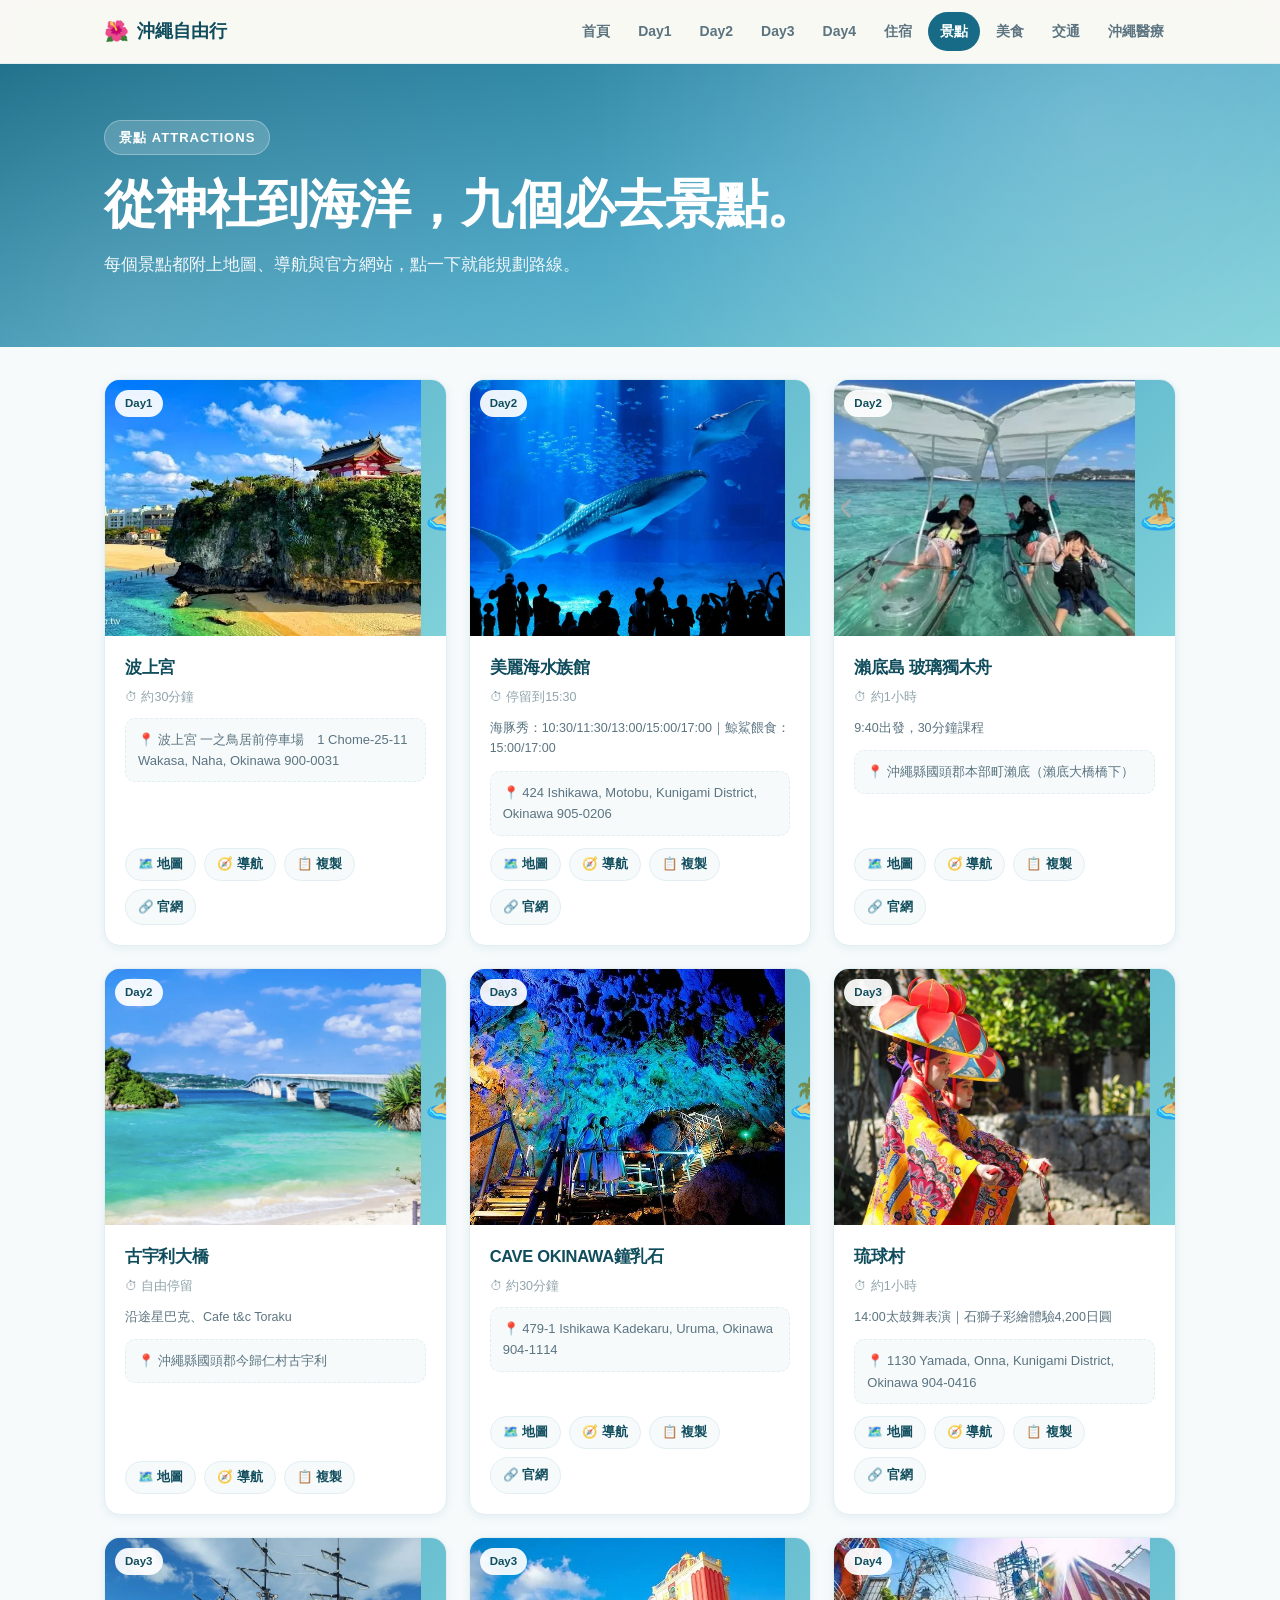
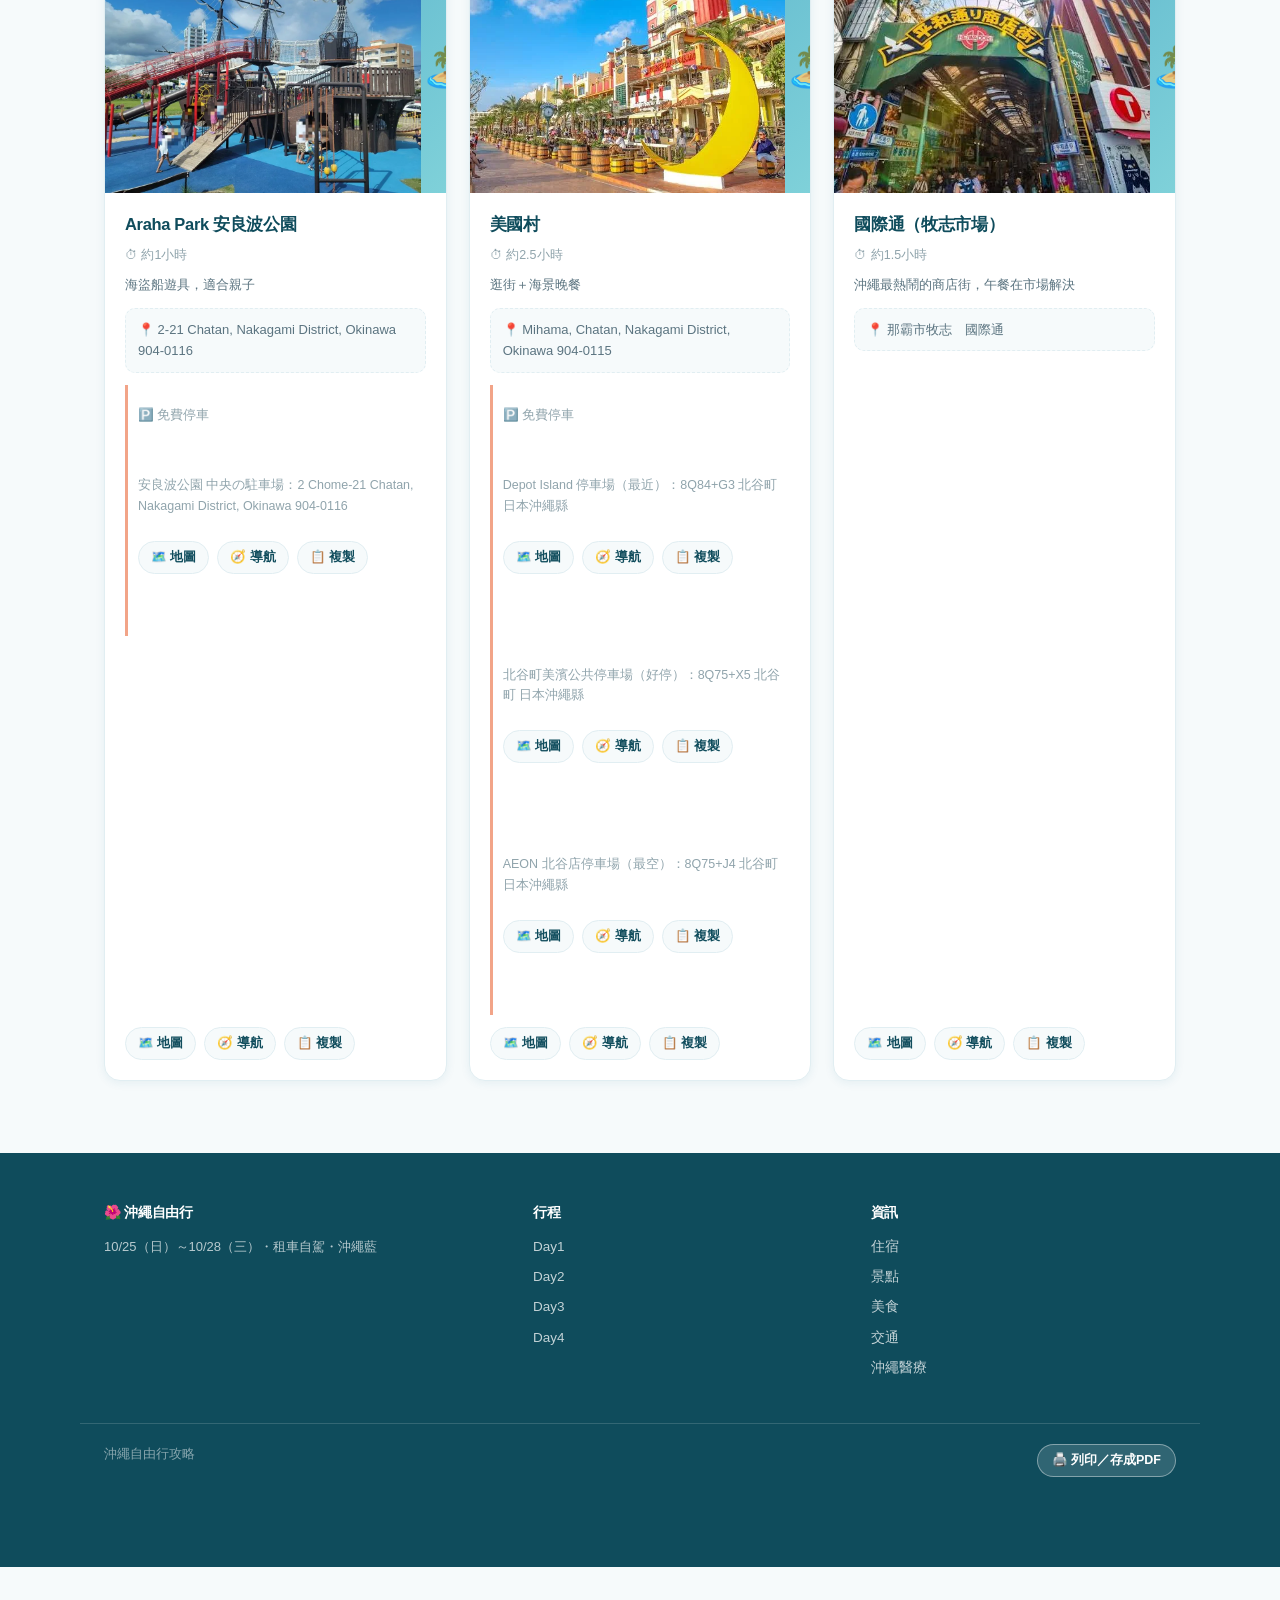
==== attractions.html @ fcba40c4 "Commit message" ====
<!DOCTYPE html>
<html lang="zh-Hant">
<head>
<meta charset="UTF-8">
<meta name="viewport" content="width=device-width, initial-scale=1.0, viewport-fit=cover">
<title>景點｜沖繩自由行</title>
<link rel="stylesheet" href="assets/style.css">
</head>
<body>

<header class="site-header">
  <div class="container">
    <a href="index.html" class="brand"><span class="flag">🌺</span>沖繩自由行</a>
    <nav class="main-nav">
      <a href="index.html">首頁</a>
      <a href="day01.html">Day1</a>
      <a href="day02.html">Day2</a>
      <a href="day03.html">Day3</a>
      <a href="day04.html">Day4</a>
      <a href="hotel.html">住宿</a>
      <a href="attractions.html">景點</a>
      <a href="food.html">美食</a>
      <a href="traffic.html">交通</a>
      <a href="medical.html">沖繩醫療</a>
    </nav>
    <button class="nav-toggle" aria-label="選單">☰</button>
  </div>
</header>

<section class="hero hero-day-hero">
  <div class="container">
    <span class="hero-eyebrow">景點 Attractions</span>
    <h1>從神社到海洋，九個必去景點。</h1>
    <p class="lead">每個景點都附上地圖、導航與官方網站，點一下就能規劃路線。</p>
  </div>
</section>

<section class="section-tight">
  <div class="container">
    <div class="card-grid" id="attraction-grid"><!-- JS render --></div>
  </div>
</section>

<footer class="site-footer">
  <div class="container footer-grid">
    <div>
      <h4>🌺 沖繩自由行</h4>
      <p style="font-size:13px;color:rgba(255,255,255,.7)">10/25（日）～10/28（三）・租車自駕・沖繩藍</p>
    </div>
    <div>
      <h4>行程</h4>
      <a href="day01.html">Day1</a>
      <a href="day02.html">Day2</a>
      <a href="day03.html">Day3</a>
      <a href="day04.html">Day4</a>
    </div>
    <div>
      <h4>資訊</h4>
      <a href="hotel.html">住宿</a>
      <a href="attractions.html">景點</a>
      <a href="food.html">美食</a>
      <a href="traffic.html">交通</a>
      <a href="medical.html">沖繩醫療</a>
    </div>
  </div>
  <div class="container footer-bottom">
    <span>沖繩自由行攻略</span>
    <button class="btn btn-ghost btn-sm no-print" data-print>🖨️ 列印／存成PDF</button>
  </div>
</footer>

<script>const PAGE_TYPE = "attractions";</script>
<script src="assets/data.js"></script>
<script src="assets/render.js"></script>
<script src="assets/main.js"></script>
</body>
</html>
---- assets/style.css ----
/* =========================================================
   沖繩自由行網站 — 共用樣式
   風格：Apple 風格、留白、大圖片、乾淨排版
   色系：沖繩藍（乾淨柔和清爽）
   ========================================================= */

:root {
  /* Color System */
  --color-primary: #176B87;       /* 沖繩海洋藍 */
  --color-primary-dark: #0F4C5C;
  --color-primary-light: #4FA9C7;
  --color-lagoon: #7FD1D9;        /* 淺礁湖藍 */
  --color-sand: #FBF8F2;          /* 沙灘白 */
  --color-coral: #F2A488;         /* 珊瑚橘（強調色） */
  --color-bg: #F6FAFB;
  --color-surface: #FFFFFF;
  --color-border: #E1EEF2;
  --color-text: #16333D;
  --color-text-muted: #5B7480;
  --color-text-faint: #90A4AC;
  --color-success: #4FA96B;

  /* Typography */
  --font-display: -apple-system, BlinkMacSystemFont, "SF Pro Display", "PingFang TC", "Noto Sans TC", "Helvetica Neue", Arial, sans-serif;
  --font-body: -apple-system, BlinkMacSystemFont, "SF Pro Text", "PingFang TC", "Noto Sans TC", "Helvetica Neue", Arial, sans-serif;

  /* Layout */
  --radius-sm: 10px;
  --radius-md: 16px;
  --radius-lg: 24px;
  --shadow-sm: 0 2px 10px rgba(23, 107, 135, 0.08);
  --shadow-md: 0 8px 30px rgba(23, 107, 135, 0.12);
  --shadow-lg: 0 20px 60px rgba(23, 107, 135, 0.16);
  --max-width: 1120px;
  --header-height: 64px;
}

* { box-sizing: border-box; }
html { scroll-behavior: smooth; }

body {
  margin: 0;
  font-family: var(--font-body);
  background: var(--color-bg);
  color: var(--color-text);
  line-height: 1.65;
  -webkit-font-smoothing: antialiased;
  padding-bottom: 64px; /* space for mobile next-stop bar */
}

img { max-width: 100%; display: block; }

a { color: inherit; text-decoration: none; }

h1, h2, h3, h4 {
  font-family: var(--font-display);
  font-weight: 700;
  letter-spacing: -0.02em;
  margin: 0 0 .5em;
  color: var(--color-primary-dark);
}

p { margin: 0 0 1em; }

.container {
  max-width: var(--max-width);
  margin: 0 auto;
  padding: 0 24px;
}

/* ---------------- Header ---------------- */
.site-header {
  position: sticky;
  top: 0;
  z-index: 100;
  height: var(--header-height);
  display: flex;
  align-items: center;
  background: rgba(251, 248, 242, 0.82);
  backdrop-filter: saturate(180%) blur(16px);
  -webkit-backdrop-filter: saturate(180%) blur(16px);
  border-bottom: 1px solid var(--color-border);
}

.site-header .container {
  display: flex;
  align-items: center;
  justify-content: space-between;
  width: 100%;
}

.brand {
  font-family: var(--font-display);
  font-weight: 800;
  font-size: 18px;
  color: var(--color-primary-dark);
  display: flex;
  align-items: center;
  gap: 8px;
  white-space: nowrap;
}
.brand .flag { font-size: 20px; }

.nav-toggle {
  display: none;
  background: none;
  border: none;
  font-size: 24px;
  color: var(--color-primary-dark);
  cursor: pointer;
  padding: 8px;
}

.main-nav {
  display: flex;
  align-items: center;
  gap: 4px;
  flex-wrap: wrap;
}

.main-nav a {
  font-size: 14px;
  font-weight: 600;
  color: var(--color-text-muted);
  padding: 8px 12px;
  border-radius: 999px;
  transition: background .15s ease, color .15s ease;
  white-space: nowrap;
}

.main-nav a:hover,
.main-nav a.active {
  background: var(--color-primary);
  color: #fff;
}

/* ---------------- Hero ---------------- */
.hero {
  position: relative;
  padding: 72px 0 56px;
  overflow: hidden;
  background: linear-gradient(160deg, var(--color-primary) 0%, var(--color-primary-light) 55%, var(--color-lagoon) 100%);
  color: #fff;
}

.hero::after {
  content: "";
  position: absolute;
  inset: 0;
  background: radial-gradient(circle at 85% 20%, rgba(255,255,255,.18), transparent 45%),
              radial-gradient(circle at 10% 90%, rgba(255,255,255,.12), transparent 40%);
  pointer-events: none;
}

.hero .container { position: relative; z-index: 1; }

.hero-eyebrow {
  display: inline-flex;
  align-items: center;
  gap: 8px;
  font-size: 13px;
  font-weight: 700;
  letter-spacing: .08em;
  text-transform: uppercase;
  background: rgba(255,255,255,.18);
  border: 1px solid rgba(255,255,255,.3);
  padding: 6px 14px;
  border-radius: 999px;
  margin-bottom: 20px;
}

.hero h1 {
  color: #fff;
  font-size: clamp(32px, 5vw, 52px);
  line-height: 1.15;
  max-width: 720px;
  margin-bottom: 16px;
}

.hero p.lead {
  color: rgba(255,255,255,.92);
  font-size: 17px;
  max-width: 560px;
  margin-bottom: 28px;
}

.hero-day-hero {
  padding: 56px 0 40px;
}
.hero-day-hero .day-badge {
  display: inline-block;
  font-size: 15px;
  font-weight: 700;
  padding: 6px 16px;
  border-radius: 999px;
  background: rgba(255,255,255,.2);
  border: 1px solid rgba(255,255,255,.32);
  margin-bottom: 14px;
}
.hero-day-hero .meal-strip {
  display: flex;
  gap: 14px;
  flex-wrap: wrap;
  margin-top: 22px;
}
.hero-day-hero .meal-strip span {
  background: rgba(255,255,255,.14);
  border: 1px solid rgba(255,255,255,.25);
  border-radius: var(--radius-sm);
  padding: 10px 14px;
  font-size: 13px;
  line-height: 1.4;
}
.hero-day-hero .meal-strip b { display:block; font-size: 11px; opacity: .8; font-weight:600; margin-bottom:2px;}

/* ---------------- Buttons ---------------- */
.btn {
  display: inline-flex;
  align-items: center;
  gap: 8px;
  font-family: var(--font-display);
  font-weight: 600;
  font-size: 14px;
  padding: 11px 20px;
  border-radius: 999px;
  border: none;
  cursor: pointer;
  transition: transform .15s ease, box-shadow .15s ease, background .15s ease;
  white-space: nowrap;
}
.btn:active { transform: scale(.97); }

.btn-primary {
  background: #fff;
  color: var(--color-primary-dark);
  box-shadow: var(--shadow-sm);
}
.btn-primary:hover { box-shadow: var(--shadow-md); }

.btn-ghost {
  background: rgba(255,255,255,.14);
  color: #fff;
  border: 1px solid rgba(255,255,255,.4);
}
.btn-ghost:hover { background: rgba(255,255,255,.24); }

.btn-outline {
  background: transparent;
  color: var(--color-primary);
  border: 1.5px solid var(--color-primary);
}
.btn-outline:hover { background: var(--color-primary); color: #fff; }

.btn-sm { padding: 7px 14px; font-size: 12.5px; }

.btn-row { display: flex; gap: 12px; flex-wrap: wrap; }

/* ---------------- Sections ---------------- */
section { padding: 56px 0; }
.section-tight { padding: 32px 0; }

.section-head {
  display: flex;
  justify-content: space-between;
  align-items: flex-end;
  flex-wrap: wrap;
  gap: 12px;
  margin-bottom: 28px;
}
.section-head h2 { margin: 0; font-size: clamp(22px, 3vw, 30px); }
.section-head .sub { color: var(--color-text-muted); font-size: 14px; }

/* ---------------- Day Quick Nav Cards (index) ---------------- */
.day-grid {
  display: grid;
  grid-template-columns: repeat(4, 1fr);
  gap: 18px;
}
.day-card {
  background: var(--color-surface);
  border-radius: var(--radius-md);
  padding: 22px;
  box-shadow: var(--shadow-sm);
  border: 1px solid var(--color-border);
  transition: transform .18s ease, box-shadow .18s ease;
  position: relative;
  overflow: hidden;
}
.day-card:hover { transform: translateY(-4px); box-shadow: var(--shadow-md); }
.day-card .num {
  font-family: var(--font-display);
  font-size: 34px;
  font-weight: 800;
  color: var(--color-primary-light);
  line-height: 1;
  margin-bottom: 10px;
}
.day-card .date { font-size: 12.5px; color: var(--color-text-muted); font-weight: 600; margin-bottom: 8px; }
.day-card h3 { font-size: 16px; margin-bottom: 8px; }
.day-card p { font-size: 13px; color: var(--color-text-muted); margin-bottom: 0; }
.day-card .outfit-dot {
  position: absolute; top: 20px; right: 20px;
  width: 14px; height: 14px; border-radius: 50%;
  box-shadow: 0 0 0 3px #fff, 0 0 0 4px var(--color-border);
}
.day-card.is-today { border-color: var(--color-coral); box-shadow: 0 0 0 3px rgba(242,164,136,.3), var(--shadow-md); }
.day-card.is-today::before {
  content: "現在";
  position: absolute; top: 0; left: 0;
  background: var(--color-coral); color: #fff;
  font-size: 11px; font-weight: 700;
  padding: 4px 10px; border-bottom-right-radius: 10px;
}

/* ---------------- Utility widgets (index) ---------------- */
.widget-grid {
  display: grid;
  grid-template-columns: 1.1fr .9fr;
  gap: 20px;
}
.widget-card {
  background: var(--color-surface);
  border: 1px solid var(--color-border);
  border-radius: var(--radius-md);
  padding: 24px;
  box-shadow: var(--shadow-sm);
}
.widget-card h3 {
  font-size: 15px;
  display: flex; align-items: center; gap: 8px;
  margin-bottom: 14px;
}

/* next-up widget */
.next-up { display: flex; align-items: center; gap: 16px; }
.next-up .pulse-dot {
  width: 12px; height: 12px; border-radius: 50%;
  background: var(--color-coral);
  box-shadow: 0 0 0 0 rgba(242,164,136,.6);
  animation: pulse 1.8s infinite;
  flex-shrink: 0;
}
@keyframes pulse {
  0% { box-shadow: 0 0 0 0 rgba(242,164,136,.55); }
  70% { box-shadow: 0 0 0 12px rgba(242,164,136,0); }
  100% { box-shadow: 0 0 0 0 rgba(242,164,136,0); }
}
.next-up-title { font-weight: 700; font-size: 15px; margin-bottom: 2px; }
.next-up-meta { font-size: 13px; color: var(--color-text-muted); }

/* currency converter */
.converter-row { display: flex; align-items: center; gap: 10px; margin-bottom: 12px; }
.converter-row input {
  flex: 1;
  border: 1.5px solid var(--color-border);
  border-radius: var(--radius-sm);
  padding: 10px 12px;
  font-size: 15px;
  font-family: var(--font-body);
  background: var(--color-bg);
  color: var(--color-text);
}
.converter-row input:focus { outline: none; border-color: var(--color-primary-light); }
.converter-row label { font-size: 13px; color: var(--color-text-muted); width: 56px; }
.converter-rate { font-size: 12px; color: var(--color-text-faint); }
.converter-swap {
  border: none; background: var(--color-bg-alt, #EEF6F8); color: var(--color-primary);
  border-radius: 50%; width: 34px; height: 34px; cursor: pointer; font-size: 14px;
  display:flex; align-items:center; justify-content:center;
}

/* checklist */
.checklist-toggle-wrap { text-align: center; margin-top: 8px; }
.checklist-groups { display: none; margin-top: 18px; }
.checklist-groups.open { display: block; }
.checklist-group { margin-bottom: 18px; }
.checklist-group h4 { font-size: 13.5px; color: var(--color-primary); margin-bottom: 8px; }
.checklist-item {
  display: flex; align-items: center; gap: 10px;
  padding: 9px 0;
  border-bottom: 1px dashed var(--color-border);
  font-size: 14px;
}
.checklist-item input { width: 18px; height: 18px; accent-color: var(--color-primary); flex-shrink:0; }
.checklist-item.checked span { text-decoration: line-through; color: var(--color-text-faint); }
.checklist-progress { font-size: 12.5px; color: var(--color-text-muted); margin-top: 10px; }

/* ---------------- Timeline ---------------- */
.timeline {
  position: relative;
  margin-top: 8px;
  padding-left: 34px;
}
.timeline::before {
  content: "";
  position: absolute;
  left: 9px; top: 6px; bottom: 6px;
  width: 2px;
  background: linear-gradient(var(--color-primary-light), var(--color-lagoon));
  border-radius: 2px;
}
.timeline-item {
  position: relative;
  margin-bottom: 22px;
}
.timeline-item::before {
  content: "";
  position: absolute;
  left: -34px; top: 6px;
  width: 18px; height: 18px;
  border-radius: 50%;
  background: #fff;
  border: 3px solid var(--color-primary-light);
}
.timeline-item.is-current::before {
  border-color: var(--color-coral);
  background: var(--color-coral);
  box-shadow: 0 0 0 5px rgba(242,164,136,.28);
}
.timeline-item.is-current .stop-card { border-color: var(--color-coral); box-shadow: 0 0 0 3px rgba(242,164,136,.18), var(--shadow-md); }

.stop-card {
  background: var(--color-surface);
  border: 1px solid var(--color-border);
  border-radius: var(--radius-md);
  padding: 20px 22px;
  box-shadow: var(--shadow-sm);
}
.stop-time {
  display: inline-block;
  font-size: 12.5px;
  font-weight: 700;
  color: var(--color-primary);
  background: #EAF5F8;
  padding: 4px 10px;
  border-radius: 999px;
  margin-bottom: 10px;
  white-space: pre-line;
}
.stop-card.is-current .stop-time { background: var(--color-coral); color: #fff; }
.stop-title { font-size: 17px; font-weight: 700; margin-bottom: 6px; color: var(--color-text); }
.stop-detail { font-size: 14px; color: var(--color-text-muted); margin-bottom: 10px; white-space: pre-line; }
.stop-meta {
  display: flex; flex-wrap: wrap; gap: 8px 18px;
  font-size: 13px; color: var(--color-text-muted); margin-bottom: 10px;
}
.stop-meta .meta-item { display: flex; align-items: center; gap: 6px; }
.stop-address {
  font-size: 13px; color: var(--color-text-muted);
  background: var(--color-bg);
  border: 1px dashed var(--color-border);
  border-radius: var(--radius-sm);
  padding: 10px 12px;
  margin-bottom: 12px;
  white-space: pre-line;
}
.stop-note {
  font-size: 12.5px; color: var(--color-text-faint);
  white-space: pre-line;
  margin-bottom: 12px;
  border-left: 3px solid var(--color-lagoon);
  padding-left: 10px;
}
.stop-actions { display: flex; flex-wrap: wrap; gap: 8px; }
.chip-btn {
  display: inline-flex; align-items: center; gap: 6px;
  font-size: 12.5px; font-weight: 600;
  padding: 7px 12px;
  border-radius: 999px;
  border: 1px solid var(--color-border);
  background: var(--color-bg);
  color: var(--color-primary-dark);
  cursor: pointer;
  transition: background .15s ease, border-color .15s ease;
}
.chip-btn:hover { background: #EAF5F8; border-color: var(--color-primary-light); }
.chip-btn.copied { background: var(--color-success); color: #fff; border-color: var(--color-success); }

/* ---------------- Cards (attractions/food/hotel) ---------------- */
.card-grid {
  display: grid;
  grid-template-columns: repeat(3, 1fr);
  gap: 22px;
}
.card {
  background: var(--color-surface);
  border-radius: var(--radius-md);
  overflow: hidden;
  border: 1px solid var(--color-border);
  box-shadow: var(--shadow-sm);
  transition: transform .18s ease, box-shadow .18s ease;
  display: flex; flex-direction: column;
}
.card:hover { transform: translateY(-4px); box-shadow: var(--shadow-md); }
.card-media {
  aspect-ratio: 4 / 3;
  background: linear-gradient(135deg, var(--color-primary-light), var(--color-lagoon));
  position: relative;
  overflow: hidden;
  display: flex; align-items: center; justify-content: center;
}
.card-media img { width: 100%; height: 100%; object-fit: cover; }
.card-media .fallback-icon { font-size: 40px; color: rgba(255,255,255,.85); }
.card-media .day-tag {
  position: absolute; top: 10px; left: 10px;
  background: rgba(255,255,255,.92);
  color: var(--color-primary-dark);
  font-size: 11.5px; font-weight: 700;
  padding: 4px 10px; border-radius: 999px;
}
.card-body { padding: 18px 20px 20px; flex: 1; display: flex; flex-direction: column; }
.card-body h3 { font-size: 16.5px; margin-bottom: 6px; }
.card-body .type { font-size: 12.5px; color: var(--color-primary); font-weight: 600; margin-bottom: 8px; }
.card-body .stay { font-size: 12.5px; color: var(--color-text-faint); margin-bottom: 10px; }
.card-body .note { font-size: 12.5px; color: var(--color-text-muted); margin-bottom: 12px; }
.card-body .stop-address { margin-bottom: 12px; }
.card-actions { margin-top: auto; display: flex; flex-wrap: wrap; gap: 8px; }

/* Hotel detail card (bigger) */
.hotel-card {
  display: grid;
  grid-template-columns: 1fr 1.3fr;
  gap: 0;
  background: var(--color-surface);
  border-radius: var(--radius-lg);
  overflow: hidden;
  border: 1px solid var(--color-border);
  box-shadow: var(--shadow-sm);
  margin-bottom: 28px;
}
.hotel-card .card-media { aspect-ratio: auto; height: 100%; min-height: 260px; }
.hotel-card .hotel-body { padding: 30px 32px; }
.hotel-card .hotel-meta {
  display: grid; grid-template-columns: 1fr 1fr; gap: 14px 24px;
  margin: 18px 0; padding: 18px 0;
  border-top: 1px solid var(--color-border);
  border-bottom: 1px solid var(--color-border);
}
.hotel-meta .meta-label { font-size: 11.5px; color: var(--color-text-faint); font-weight: 700; text-transform: uppercase; letter-spacing: .04em; margin-bottom: 3px; }
.hotel-meta .meta-value { font-size: 13.5px; color: var(--color-text); }

/* ---------------- Traffic page ---------------- */
.flight-card {
  display: flex; justify-content: space-between; align-items: center;
  background: var(--color-surface);
  border: 1px solid var(--color-border);
  border-radius: var(--radius-md);
  padding: 22px 26px;
  margin-bottom: 16px;
  box-shadow: var(--shadow-sm);
  flex-wrap: wrap; gap: 14px;
}
.flight-card .leg-badge {
  font-size: 12px; font-weight: 700; color: #fff;
  background: var(--color-primary); padding: 5px 12px; border-radius: 999px;
}
.flight-card .route { font-size: 17px; font-weight: 700; margin: 8px 0 4px; }
.flight-card .flight-meta { font-size: 13px; color: var(--color-text-muted); }
.flight-card .flight-time { text-align: right; }
.flight-card .flight-time .big { font-size: 20px; font-weight: 800; color: var(--color-primary-dark); }

/* ---------------- Footer ---------------- */
.site-footer {
  background: var(--color-primary-dark);
  color: rgba(255,255,255,.85);
  padding: 48px 0 90px;
  margin-top: 40px;
}
.footer-grid {
  display: grid;
  grid-template-columns: 1.3fr 1fr 1fr;
  gap: 32px;
}
.site-footer h4 { color: #fff; font-size: 14px; margin-bottom: 12px; }
.site-footer a { color: rgba(255,255,255,.75); font-size: 13.5px; display: block; margin-bottom: 8px; }
.site-footer a:hover { color: #fff; }
.footer-bottom {
  margin-top: 36px; padding-top: 20px;
  border-top: 1px solid rgba(255,255,255,.15);
  font-size: 12.5px; color: rgba(255,255,255,.5);
  display: flex; justify-content: space-between; flex-wrap: wrap; gap: 8px;
}

/* ---------------- Mobile next-stop sticky bar ---------------- */
.mobile-next-bar {
  position: fixed; left: 0; right: 0; bottom: 0;
  background: rgba(23,107,135,.96);
  backdrop-filter: blur(10px);
  color: #fff;
  padding: 10px 16px;
  display: none;
  align-items: center; justify-content: space-between; gap: 12px;
  z-index: 200;
  box-shadow: 0 -6px 24px rgba(0,0,0,.15);
}
.mobile-next-bar .label { font-size: 11px; opacity: .8; }
.mobile-next-bar .title { font-size: 13.5px; font-weight: 700; }
.mobile-next-bar .btn { padding: 8px 14px; font-size: 12.5px; }

/* ---------------- Toast ---------------- */
.toast {
  position: fixed; left: 50%; bottom: 90px;
  transform: translate(-50%, 20px);
  background: var(--color-primary-dark);
  color: #fff;
  padding: 10px 18px;
  border-radius: 999px;
  font-size: 13px;
  opacity: 0;
  pointer-events: none;
  transition: opacity .25s ease, transform .25s ease;
  z-index: 300;
  white-space: nowrap;
}
.toast.show { opacity: 1; transform: translate(-50%, 0); }

/* ---------------- Print ---------------- */
@media print {
  .site-header, .site-footer, .mobile-next-bar, .toast, .no-print { display: none !important; }
  body { background: #fff; padding-bottom: 0; }
  .hero { background: none !important; color: var(--color-text) !important; padding: 20px 0; }
  .hero h1 { color: var(--color-text) !important; }
  .stop-card, .card, .hotel-card, .flight-card { box-shadow: none; border: 1px solid #ccc; break-inside: avoid; }
}

/* ---------------- Medical table ---------------- */
.med-table {
  width: 100%;
  border-collapse: collapse;
  background: var(--color-surface);
  border-radius: var(--radius-md);
  overflow: hidden;
  box-shadow: var(--shadow-sm);
  margin-bottom: 24px;
  font-size: 13.5px;
}
.med-table th {
  background: var(--color-primary);
  color: #fff;
  text-align: left;
  padding: 12px 14px;
  font-size: 12.5px;
}
.med-table td {
  padding: 12px 14px;
  border-bottom: 1px solid var(--color-border);
  color: var(--color-text-muted);
  vertical-align: top;
}
.med-table tr:last-child td { border-bottom: none; }
.simple-list { padding-left: 20px; margin: 0 0 8px; }
.simple-list li { margin-bottom: 8px; font-size: 14px; color: var(--color-text-muted); }

/* ---------------- Responsive table ---------------- */
@media (max-width: 680px) {
  .med-table { font-size: 12.5px; }
  .med-table th, .med-table td { padding: 9px 10px; }
}

/* ---------------- Responsive ---------------- */
@media (max-width: 980px) {
  .day-grid { grid-template-columns: repeat(2, 1fr); }
  .card-grid { grid-template-columns: repeat(2, 1fr); }
  .widget-grid { grid-template-columns: 1fr; }
  .hotel-card { grid-template-columns: 1fr; }
  .hotel-card .card-media { min-height: 200px; }
  .footer-grid { grid-template-columns: 1fr 1fr; }
}

@media (max-width: 680px) {
  .container { padding: 0 18px; }
  .main-nav {
    position: fixed; top: var(--header-height); left: 0; right: 0;
    background: var(--color-sand);
    flex-direction: column;
    align-items: stretch;
    padding: 10px 18px 18px;
    border-bottom: 1px solid var(--color-border);
    display: none;
    gap: 2px;
    max-height: calc(100vh - var(--header-height));
    overflow-y: auto;
  }
  .main-nav.open { display: flex; }
  .main-nav a { padding: 12px 14px; border-radius: 12px; }
  .nav-toggle { display: block; }
  .day-grid { grid-template-columns: 1fr 1fr; gap: 12px; }
  .card-grid { grid-template-columns: 1fr; }
  .hero { padding: 48px 0 40px; }
  .footer-grid { grid-template-columns: 1fr; }
  .mobile-next-bar { display: flex; }
  .btn, .chip-btn { min-height: 44px; }
  section { padding: 40px 0; }
}
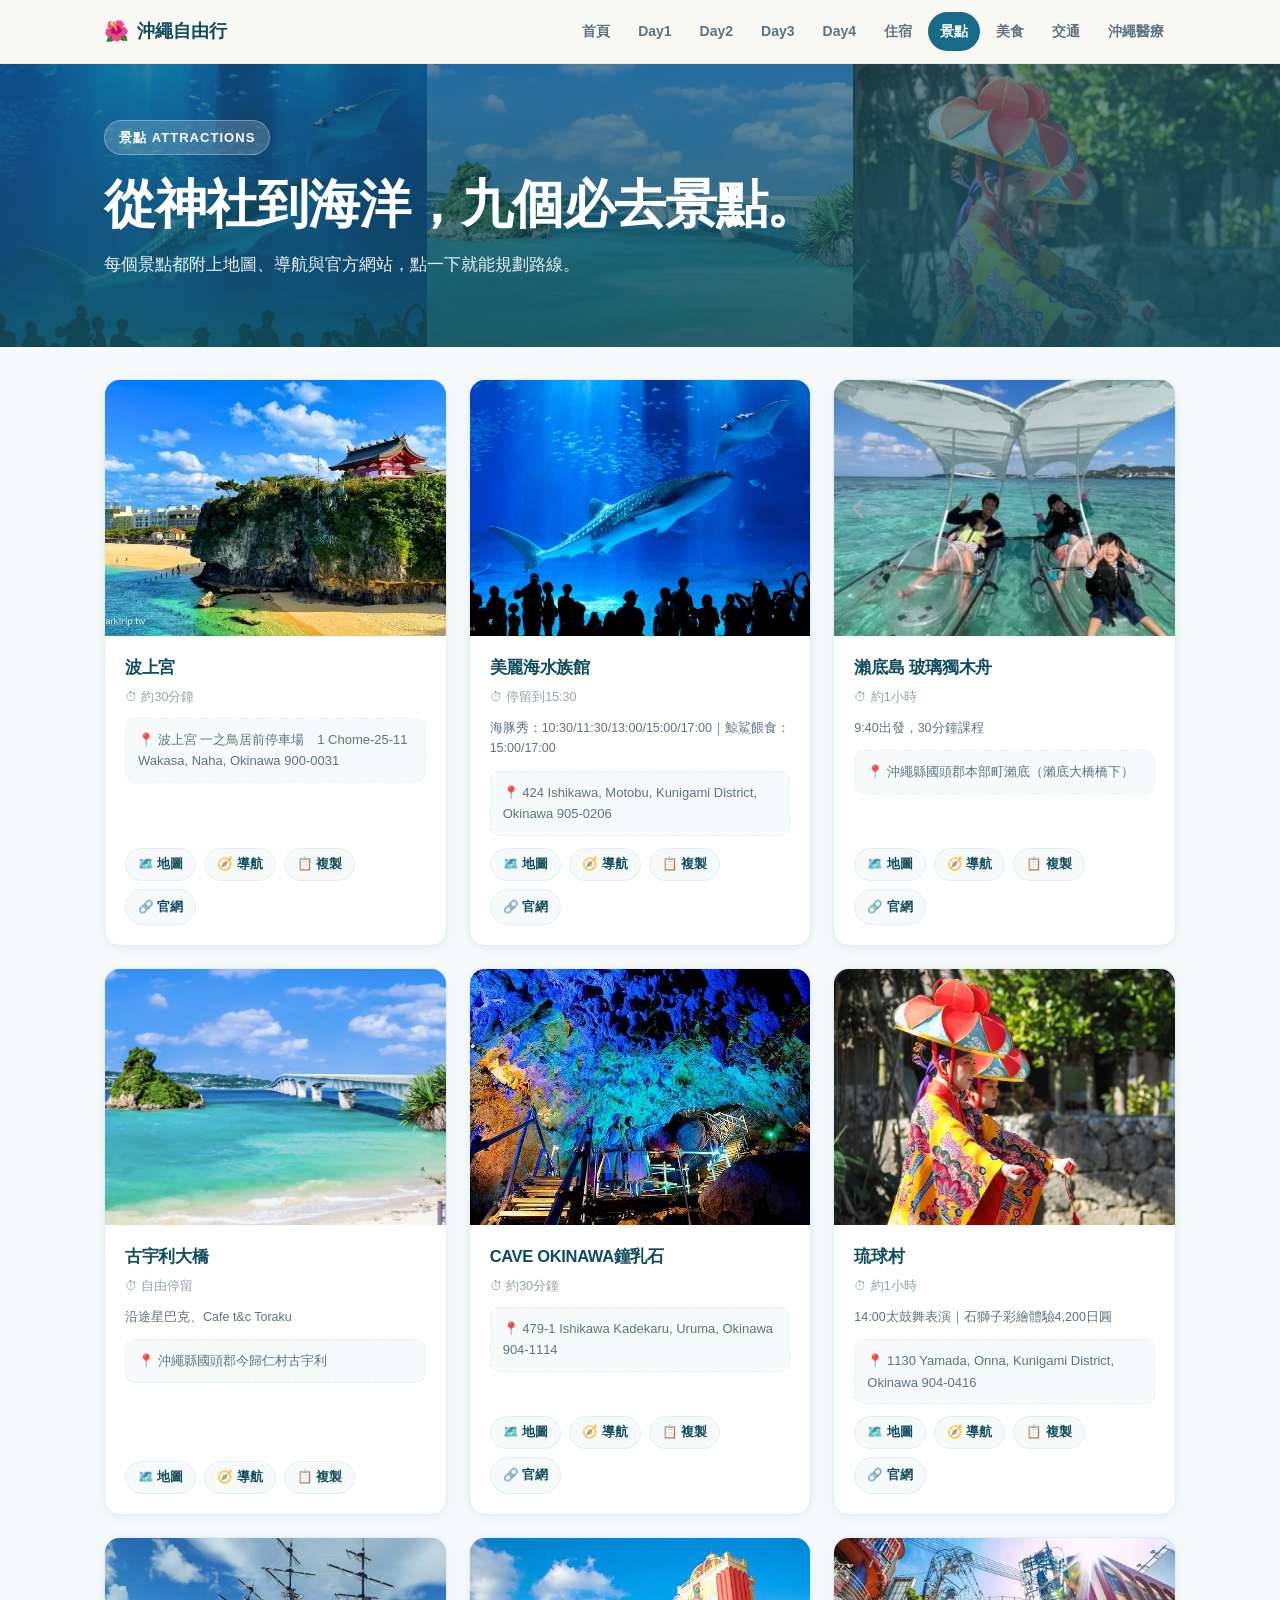
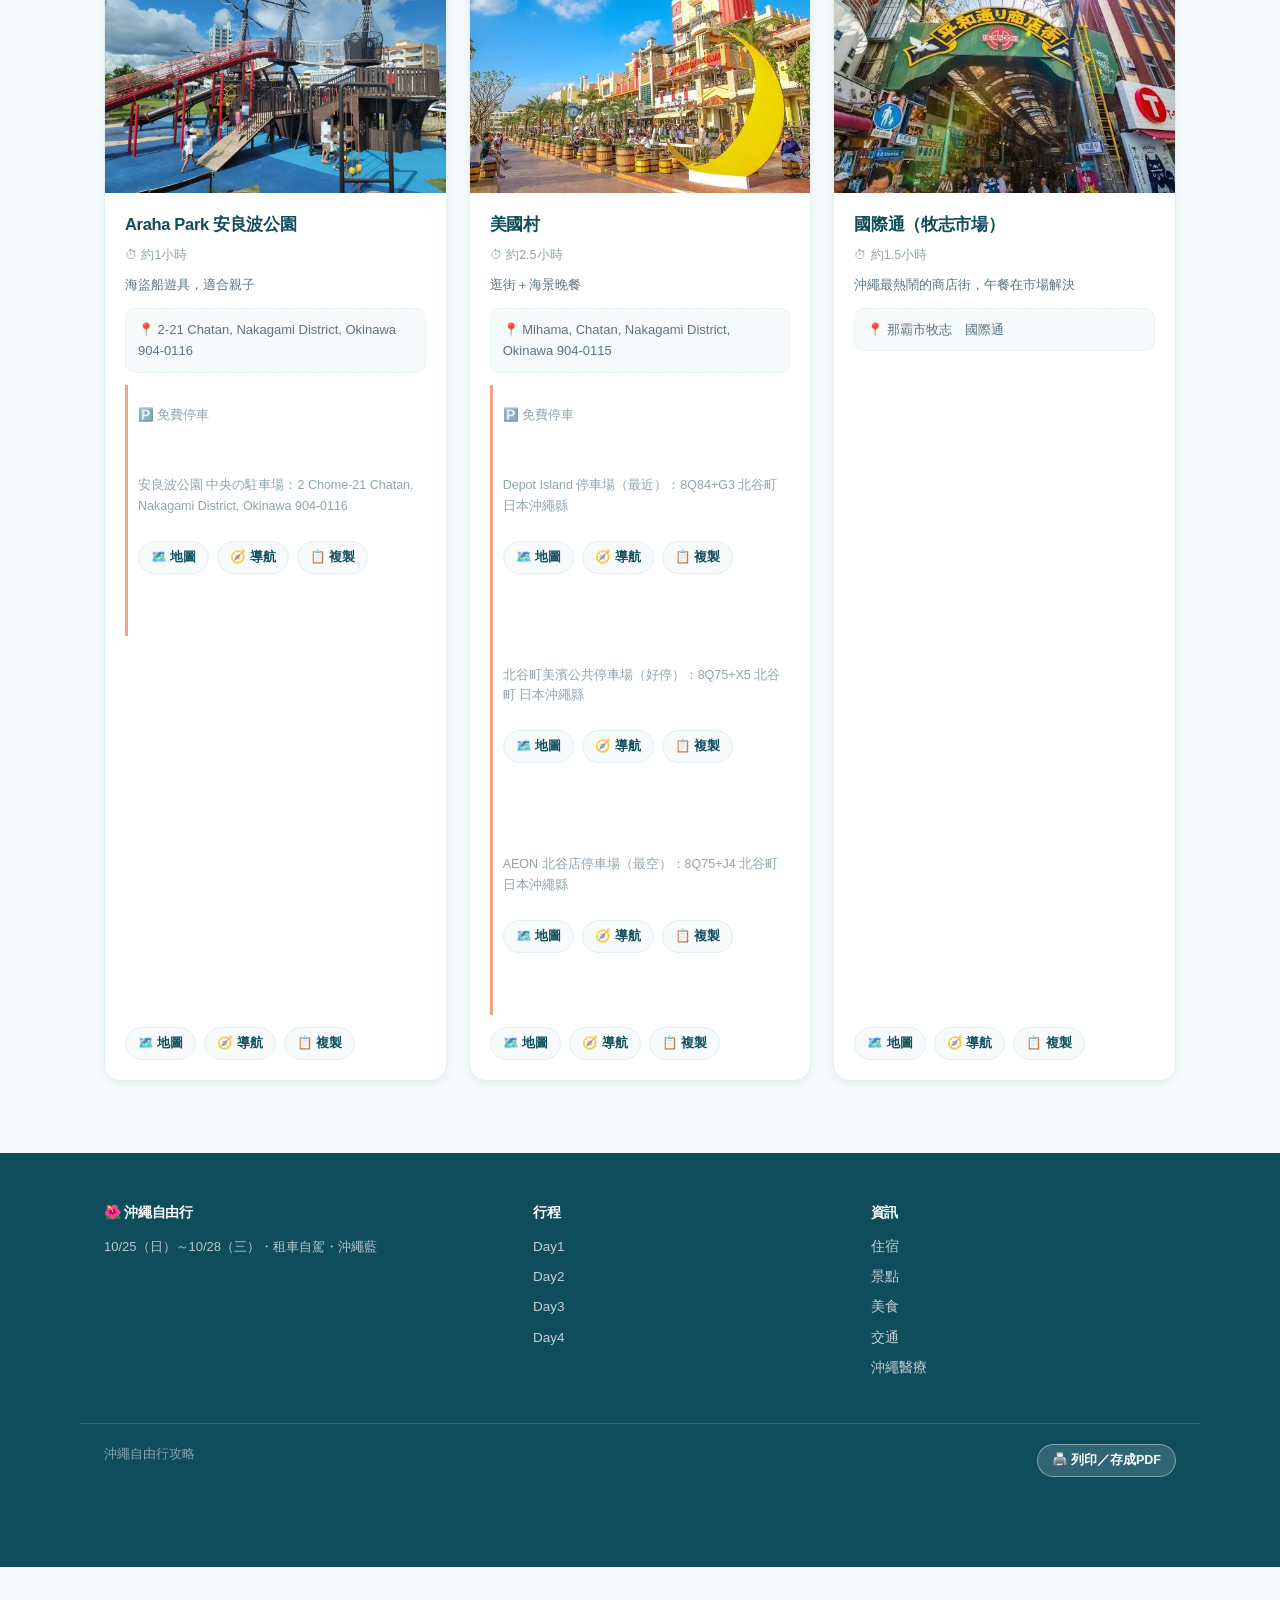
==== commit c46dabe5: "Add files via upload" ====
--- a/attractions.html
+++ b/attractions.html
@@ -27,7 +27,13 @@
   </div>
 </header>
 
-<section class="hero hero-day-hero">
+<section class="hero hero-day-hero collage-hero">
+  <div class="collage-bg" style="--collage-cols:3">
+    <img src="images/churaumi-aquarium.webp" alt="美麗海水族館" loading="lazy">
+    <img src="images/kouri-bridge.webp" alt="古宇利大橋" loading="lazy">
+    <img src="images/ryukyu-mura.webp" alt="琉球村" loading="lazy">
+  </div>
+  <div class="collage-gradient"></div>
   <div class="container">
     <span class="hero-eyebrow">景點 Attractions</span>
     <h1>從神社到海洋，九個必去景點。</h1>
--- a/assets/style.css
+++ b/assets/style.css
@@ -213,6 +213,41 @@
 }
 .hero-day-hero .meal-strip b { display:block; font-size: 11px; opacity: .8; font-weight:600; margin-bottom:2px;}
 
+/* ---------------- Collage Hero (照片拼貼底圖) ---------------- */
+.hero.collage-hero {
+  background: var(--color-primary);
+  position: relative;
+  overflow: hidden;
+}
+.collage-bg {
+  position: absolute;
+  inset: 0;
+  z-index: 0;
+  display: grid;
+  grid-template-columns: repeat(var(--collage-cols, 6), 1fr);
+  grid-template-rows: repeat(var(--collage-rows, 1), 1fr);
+}
+.collage-bg img {
+  width: 100%;
+  height: 100%;
+  object-fit: cover;
+  display: block;
+}
+.collage-gradient {
+  position: absolute;
+  inset: 0;
+  z-index: 1;
+  background: linear-gradient(180deg, rgba(15,76,92,.55) 0%, rgba(15,76,92,.72) 55%, rgba(15,76,92,.88) 100%);
+}
+.hero.collage-hero .container { position: relative; z-index: 2; }
+
+@media (max-width: 760px) {
+  .collage-bg {
+    grid-template-columns: repeat(var(--collage-cols-mobile, var(--collage-cols, 3)), 1fr);
+    grid-template-rows: repeat(var(--collage-rows-mobile, var(--collage-rows, 1)), 1fr);
+  }
+}
+
 /* ---------------- Buttons ---------------- */
 .btn {
   display: inline-flex;
@@ -439,7 +474,14 @@
 }
 .stop-card.is-current .stop-time { background: var(--color-coral); color: #fff; }
 .stop-title { font-size: 17px; font-weight: 700; margin-bottom: 6px; color: var(--color-text); }
-.stop-detail { font-size: 14px; color: var(--color-text-muted); margin-bottom: 10px; white-space: pre-line; }
+.stop-detail {
+  font-size: 14px;
+  color: var(--color-text-muted);
+  margin-bottom: 10px;
+  white-space: pre-line;
+  line-height: 1.9;
+  word-break: break-word;
+}
 .stop-meta {
   display: flex; flex-wrap: wrap; gap: 8px 18px;
   font-size: 13px; color: var(--color-text-muted); margin-bottom: 10px;
@@ -497,10 +539,25 @@
   background: linear-gradient(135deg, var(--color-primary-light), var(--color-lagoon));
   position: relative;
   overflow: hidden;
-  display: flex; align-items: center; justify-content: center;
-}
-.card-media img { width: 100%; height: 100%; object-fit: cover; }
-.card-media .fallback-icon { font-size: 40px; color: rgba(255,255,255,.85); }
+}
+.card-media img {
+  position: absolute;
+  inset: 0;
+  width: 100%;
+  height: 100%;
+  object-fit: cover;
+  z-index: 1;
+}
+.card-media .fallback-icon {
+  position: absolute;
+  inset: 0;
+  display: flex;
+  align-items: center;
+  justify-content: center;
+  font-size: 40px;
+  color: rgba(255,255,255,.85);
+  z-index: 0;
+}
 .card-media .day-tag {
   position: absolute; top: 10px; left: 10px;
   background: rgba(255,255,255,.92);
@@ -651,10 +708,77 @@
 .simple-list { padding-left: 20px; margin: 0 0 8px; }
 .simple-list li { margin-bottom: 8px; font-size: 14px; color: var(--color-text-muted); }
 
+.hospital-num {
+  display: inline-flex; align-items: center; justify-content: center;
+  width: 24px; height: 24px; border-radius: 50%;
+  background: var(--color-primary); color: #fff;
+  font-size: 12px; font-weight: 800; flex-shrink: 0;
+}
+
+/* hospital location map */
+.hospital-map-wrap {
+  background: var(--color-surface);
+  border: 1px solid var(--color-border);
+  border-radius: var(--radius-md);
+  box-shadow: var(--shadow-sm);
+  padding: 24px;
+  display: grid;
+  grid-template-columns: 220px 1fr;
+  gap: 24px;
+  align-items: center;
+  margin-bottom: 28px;
+}
+.hospital-map-wrap svg { width: 100%; height: auto; display: block; }
+.hospital-map-legend {
+  display: grid;
+  grid-template-columns: 1fr 1fr;
+  gap: 8px 16px;
+  font-size: 12.5px;
+  color: var(--color-text-muted);
+}
+.hospital-map-legend .legend-item { display: flex; align-items: center; gap: 8px; }
+.hospital-map-legend .hospital-num { flex-shrink: 0; }
+@media (max-width: 680px) {
+  .hospital-map-wrap { grid-template-columns: 1fr; }
+  .hospital-map-legend { grid-template-columns: 1fr; }
+}
+
 /* ---------------- Responsive table ---------------- */
 @media (max-width: 680px) {
   .med-table { font-size: 12.5px; }
   .med-table th, .med-table td { padding: 9px 10px; }
+}
+
+/* ---------------- About This Trip ---------------- */
+.about-trip {
+  background: #FFFDF9;
+  padding: 72px 0;
+}
+.about-trip .container {
+  display: grid;
+  grid-template-columns: 1fr 1fr;
+  gap: 56px;
+  align-items: center;
+}
+.about-trip .about-img img {
+  width: 100%;
+  border-radius: var(--radius-lg);
+  box-shadow: var(--shadow-md);
+}
+.about-trip .about-text h2 {
+  font-size: clamp(24px, 3vw, 30px);
+  margin-bottom: 18px;
+}
+.about-trip .about-text p {
+  font-size: 15.5px;
+  line-height: 1.9;
+  color: var(--color-text-muted);
+  margin-bottom: 0;
+}
+
+@media (max-width: 860px) {
+  .about-trip .container { grid-template-columns: 1fr; gap: 28px; }
+  .about-trip .about-img { order: -1; }
 }
 
 /* ---------------- Responsive ---------------- */
@@ -691,4 +815,6 @@
   .mobile-next-bar { display: flex; }
   .btn, .chip-btn { min-height: 44px; }
   section { padding: 40px 0; }
-}
+  .stop-detail { font-size: 13.5px; line-height: 2; }
+  .stop-note { line-height: 1.8; }
+}
